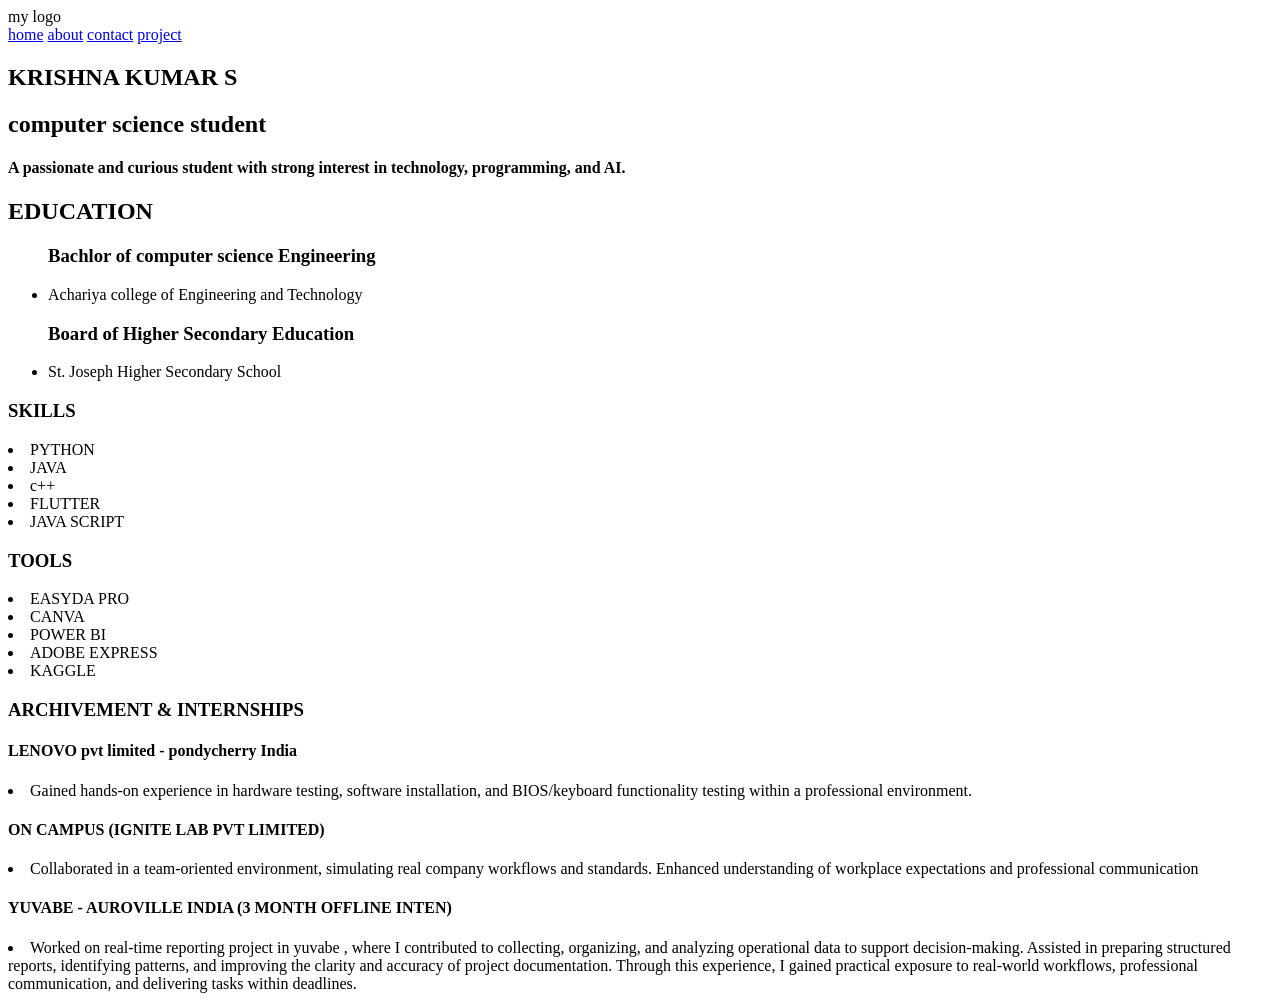
==== index.html @ c6e73202 "first commit" ====
<!DOCTYPE html>
<html lang="en">
<head>
    <meta charset="UTF-8">
    <meta name="viewport" content="width=device-width, initial-scale=1.0">
    <title>Document</title>
</head>
<body>
    <header>
        <div>my logo</div>
        <div>
            <a href="#home">home</a>
            <a href="#about">about</a>
            <a href="#contact">contact</a>
            <a href="#project">project</a>
        </div>
        <section id="home">
            <h2>KRISHNA KUMAR S</h>
            <h2>computer science student </h2>

        </section>
        <section id="about">
           <h4>A passionate and curious student with strong interest in technology, programming, and AI.</h4> 
        </section>
        <section>
            <h2>EDUCATION</h2>
            <UL>
                <h3>Bachlor of computer science Engineering </h3>
                <li>Achariya college of Engineering and Technology</li>
                <h3>Board of Higher Secondary Education</h3>
                <li>St. Joseph Higher Secondary School</li>
            </UL>
        </section>
        <section>
            <h3>SKILLS</h3>
            <li>PYTHON</li>
            <li>JAVA</li>
            <li>c++</li>
            <li>FLUTTER</li>
            <li>JAVA SCRIPT</li>

        </section>
        <section>
            <h3>TOOLS</h3>
            <li>EASYDA PRO</li>
            <li>CANVA</li>
            <li>POWER BI</li>
            <li>ADOBE EXPRESS</li>
            <li>KAGGLE</li>
        </section>
        <section>
            <h3>ARCHIVEMENT & INTERNSHIPS</h3>
            <h4>LENOVO pvt limited - pondycherry India</h4>
            <li>Gained hands-on experience in hardware testing, software installation, and BIOS/keyboard
functionality testing within a professional environment.</li>
            <h4>ON CAMPUS (IGNITE LAB PVT LIMITED) </h4>
            <li>Collaborated in a team-oriented environment, simulating real company workflows and standards.
Enhanced understanding of workplace expectations and professional communication</li>
            <h4>YUVABE - AUROVILLE INDIA (3 MONTH OFFLINE INTEN)</h4>
            <li>Worked on real-time  reporting project in yuvabe , where I contributed to collecting, organizing, and
analyzing operational data to support decision-making. Assisted in preparing structured reports,
identifying patterns, and improving the clarity and accuracy of project documentation. Through this
experience, I gained practical exposure to real-world workflows, professional communication, and
delivering tasks within deadlines.</li>
        </section>


    </header>

    
</body>
</html>
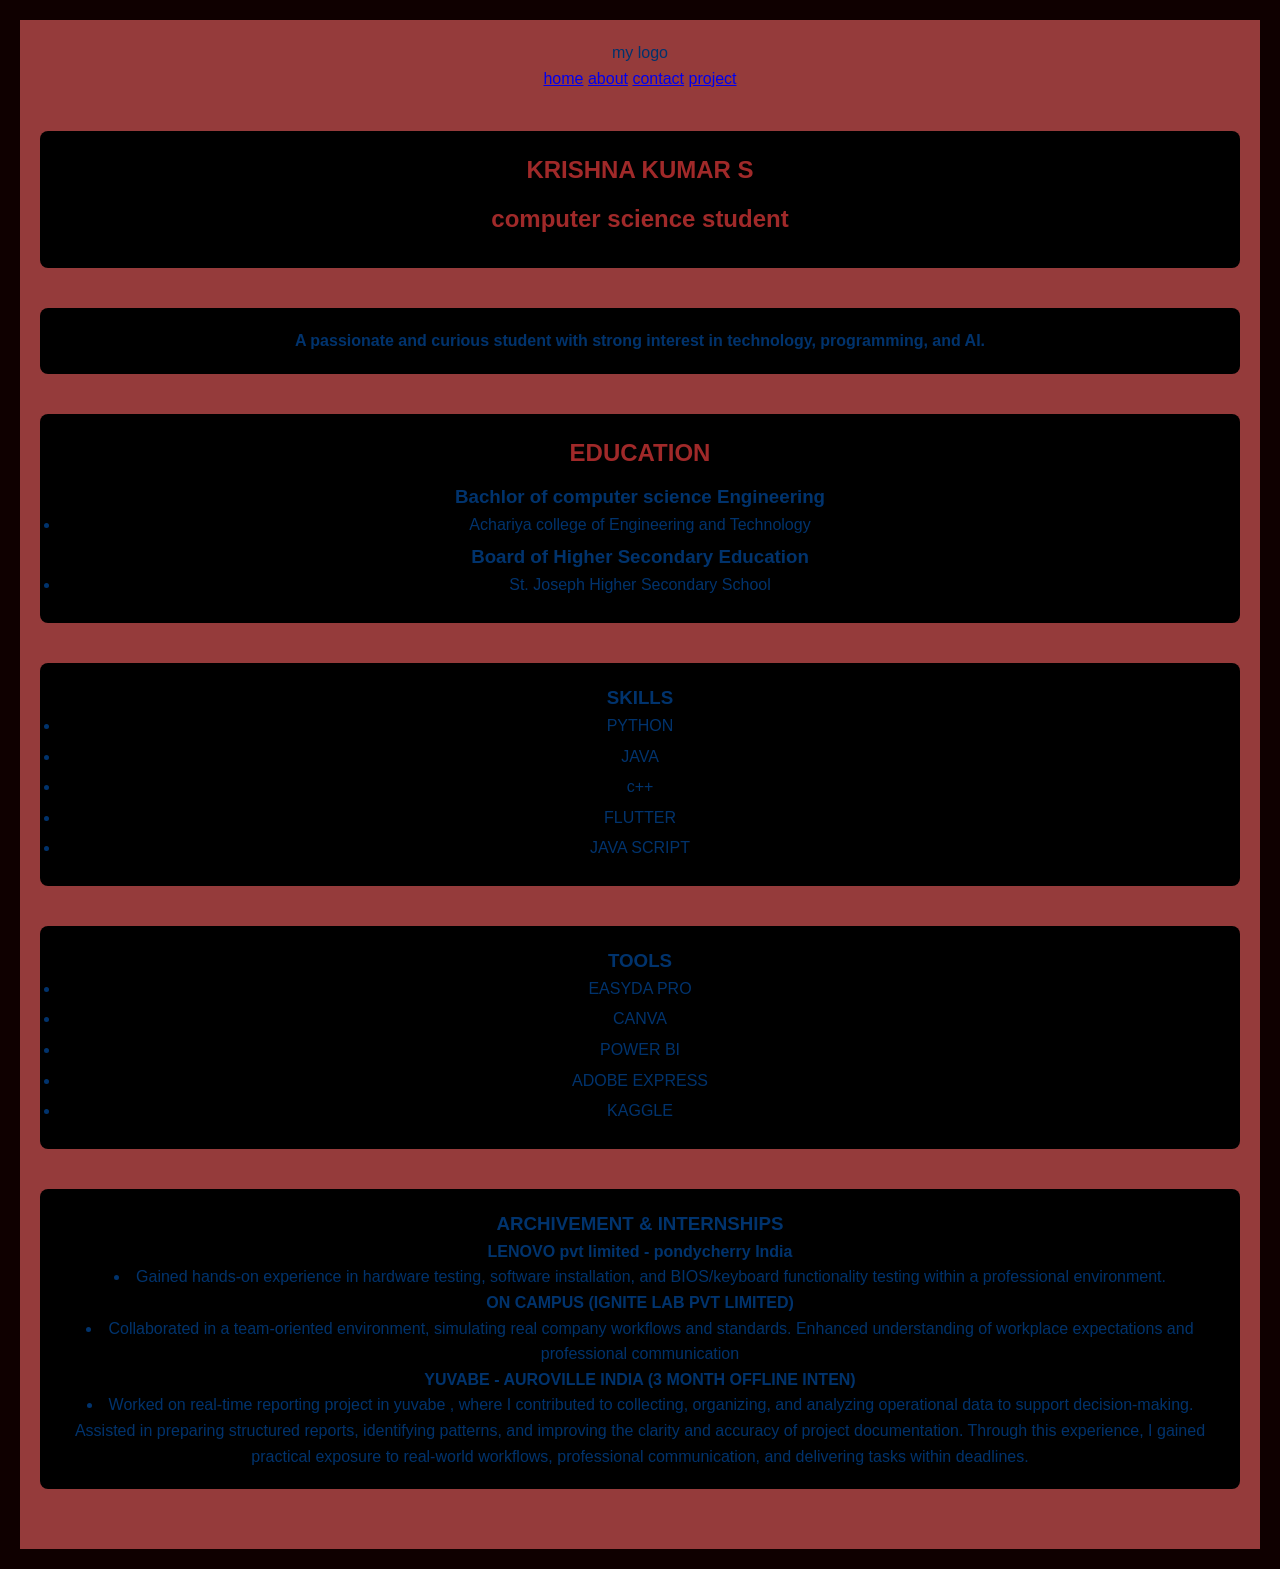
==== commit a996da5a: "first commit" ====
--- a/index.html
+++ b/index.html
@@ -4,6 +4,11 @@
     <meta charset="UTF-8">
     <meta name="viewport" content="width=device-width, initial-scale=1.0">
     <title>Document</title>
+    <head>
+    <title>My Website</title>
+    <link rel="stylesheet" href="style.css">
+</head>
+
 </head>
 <body>
     <header>
@@ -32,21 +37,21 @@
             </UL>
         </section>
         <section>
-            <h3>SKILLS</h3>
+            <ul><h3>SKILLS</h3>
             <li>PYTHON</li>
             <li>JAVA</li>
             <li>c++</li>
             <li>FLUTTER</li>
-            <li>JAVA SCRIPT</li>
+            <li>JAVA SCRIPT</li></ul>
 
         </section>
         <section>
-            <h3>TOOLS</h3>
+           <ul> <h3>TOOLS</h3>
             <li>EASYDA PRO</li>
             <li>CANVA</li>
             <li>POWER BI</li>
             <li>ADOBE EXPRESS</li>
-            <li>KAGGLE</li>
+            <li>KAGGLE</li></section></ul>
         </section>
         <section>
             <h3>ARCHIVEMENT & INTERNSHIPS</h3>
--- a/style.css
+++ b/style.css
@@ -0,0 +1,66 @@
+* {
+  margin: 0;
+  padding: 0;
+  box-sizing: border-box;
+}
+
+body {
+  font-family: Arial, sans-serif;
+  line-height: 1.6;
+  background-color: #0f0000;
+  color: #6a0a0a;
+  padding: 20px;
+}
+
+header {
+  background: #953b3b;
+  color: #00336d;
+  padding: 20px;
+  text-align: center;
+}
+
+header h1 {
+  margin-bottom: 10px;
+}
+
+nav ul {
+  list-style: none;
+  display: flex;
+  justify-content: right;
+  gap: 15px;
+}
+
+nav a {
+  color: #b73f3f;
+  text-decoration: none;
+}
+
+section {
+  margin: 40px 0;
+  padding: 20px;
+  background: #000000;
+  border-radius: 8px;
+}
+
+h2 {
+  margin-bottom: 10px;
+  color: #a02929;
+}
+
+ul li {
+  margin-bottom: 5px;
+}
+
+.project-card {
+  background: #000000;
+  padding: 15px;
+  margin: 10px 0;
+  border-radius: 6px;
+}
+
+footer {
+  text-align: center;
+  margin-top: 40px;
+  padding-top: 10px;
+  border-top: 1px solid #000000;
+}
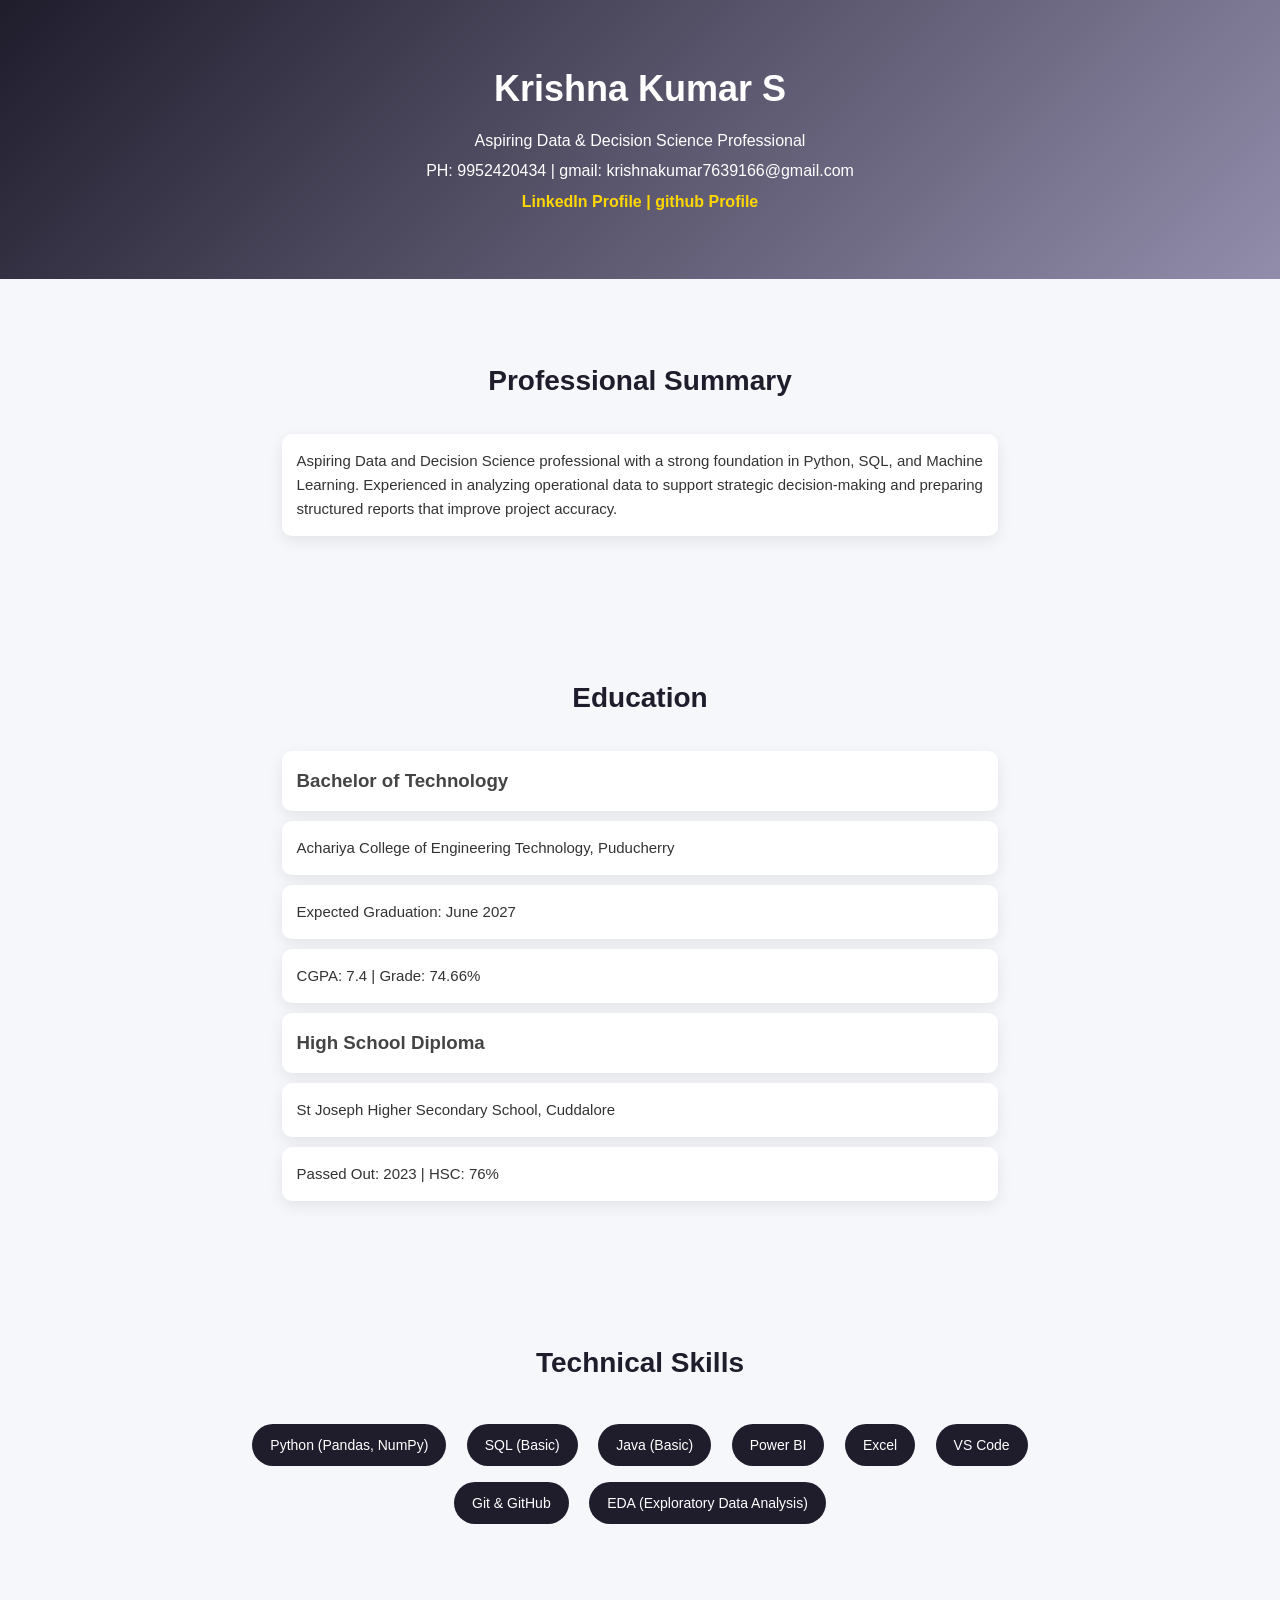
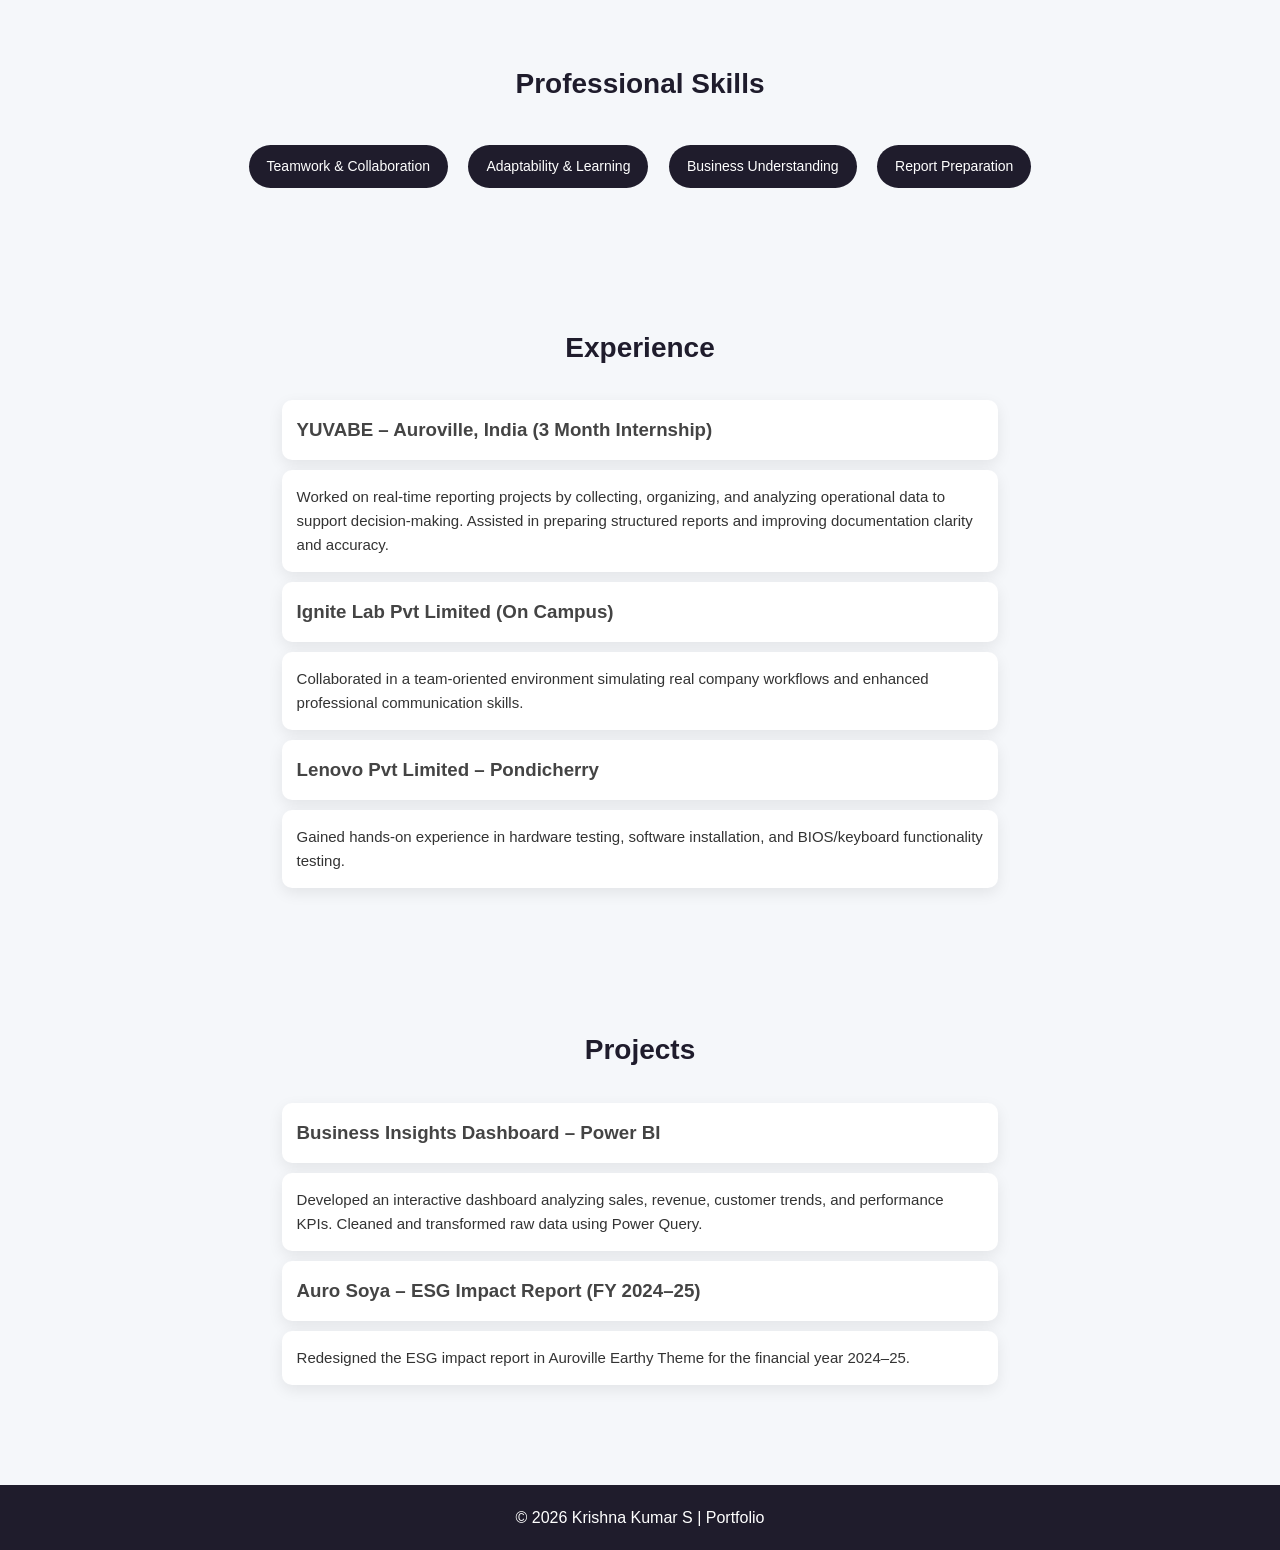
==== commit 64fdc930: "deleted" ====
--- a/index.html
+++ b/index.html
@@ -2,76 +2,121 @@
 <html lang="en">
 <head>
     <meta charset="UTF-8">
-    <meta name="viewport" content="width=device-width, initial-scale=1.0">
-    <title>Document</title>
-    <head>
-    <title>My Website</title>
+    <title>Krishna Kumar S | Portfolio</title>
     <link rel="stylesheet" href="style.css">
 </head>
+<body>
 
-</head>
-<body>
+    <!-- Header -->
     <header>
-        <div>my logo</div>
-        <div>
-            <a href="#home">home</a>
-            <a href="#about">about</a>
-            <a href="#contact">contact</a>
-            <a href="#project">project</a>
-        </div>
-        <section id="home">
-            <h2>KRISHNA KUMAR S</h>
-            <h2>computer science student </h2>
-
-        </section>
-        <section id="about">
-           <h4>A passionate and curious student with strong interest in technology, programming, and AI.</h4> 
-        </section>
-        <section>
-            <h2>EDUCATION</h2>
-            <UL>
-                <h3>Bachlor of computer science Engineering </h3>
-                <li>Achariya college of Engineering and Technology</li>
-                <h3>Board of Higher Secondary Education</h3>
-                <li>St. Joseph Higher Secondary School</li>
-            </UL>
-        </section>
-        <section>
-            <ul><h3>SKILLS</h3>
-            <li>PYTHON</li>
-            <li>JAVA</li>
-            <li>c++</li>
-            <li>FLUTTER</li>
-            <li>JAVA SCRIPT</li></ul>
-
-        </section>
-        <section>
-           <ul> <h3>TOOLS</h3>
-            <li>EASYDA PRO</li>
-            <li>CANVA</li>
-            <li>POWER BI</li>
-            <li>ADOBE EXPRESS</li>
-            <li>KAGGLE</li></section></ul>
-        </section>
-        <section>
-            <h3>ARCHIVEMENT & INTERNSHIPS</h3>
-            <h4>LENOVO pvt limited - pondycherry India</h4>
-            <li>Gained hands-on experience in hardware testing, software installation, and BIOS/keyboard
-functionality testing within a professional environment.</li>
-            <h4>ON CAMPUS (IGNITE LAB PVT LIMITED) </h4>
-            <li>Collaborated in a team-oriented environment, simulating real company workflows and standards.
-Enhanced understanding of workplace expectations and professional communication</li>
-            <h4>YUVABE - AUROVILLE INDIA (3 MONTH OFFLINE INTEN)</h4>
-            <li>Worked on real-time  reporting project in yuvabe , where I contributed to collecting, organizing, and
-analyzing operational data to support decision-making. Assisted in preparing structured reports,
-identifying patterns, and improving the clarity and accuracy of project documentation. Through this
-experience, I gained practical exposure to real-world workflows, professional communication, and
-delivering tasks within deadlines.</li>
-        </section>
-
-
+        <h1>Krishna Kumar S</h1>
+        <p>Aspiring Data & Decision Science Professional</p>
+        <p>PH: 9952420434 | gmail: krishnakumar7639166@gmail.com</p>
+        <p>
+            <a href="https://www.linkedin.com/in/krishna-kumar-s-a0b208290" target="_blank">
+                LinkedIn Profile
+            </a>
+            <a href="https://github.com/krishnxkumxr" target="_blank">
+               | github Profile
+            </a>
+        </p>
     </header>
 
-    
+    <!-- Summary -->
+    <section>
+        <h2>Professional Summary</h2>
+        <p>
+            Aspiring Data and Decision Science professional with a strong foundation in Python, SQL, 
+            and Machine Learning. Experienced in analyzing operational data to support strategic 
+            decision-making and preparing structured reports that improve project accuracy.
+        </p>
+    </section>
+
+    <!-- Education -->
+    <section>
+        <h2>Education</h2>
+
+        <h3>Bachelor of Technology</h3>
+        <p>Achariya College of Engineering Technology, Puducherry</p>
+        <p>Expected Graduation: June 2027</p>
+        <p>CGPA: 7.4 | Grade: 74.66%</p>
+
+        <h3>High School Diploma</h3>
+        <p>St Joseph Higher Secondary School, Cuddalore</p>
+        <p>Passed Out: 2023 | HSC: 76%</p>
+    </section>
+
+    <!-- Technical Skills -->
+    <section>
+        <h2>Technical Skills</h2>
+        <ul>
+            <li>Python (Pandas, NumPy)</li>
+            <li>SQL (Basic)</li>
+            <li>Java (Basic)</li>
+            <li>Power BI</li>
+            <li>Excel</li>
+            <li>VS Code</li>
+            <li>Git & GitHub</li>
+            <li>EDA (Exploratory Data Analysis)</li>
+        </ul>
+    </section>
+
+    <!-- Professional Skills -->
+    <section>
+        <h2>Professional Skills</h2>
+        <ul>
+            <li>Teamwork & Collaboration</li>
+            <li>Adaptability & Learning</li>
+            <li>Business Understanding</li>
+            <li>Report Preparation</li>
+        </ul>
+    </section>
+
+    <!-- Experience -->
+    <section>
+        <h2>Experience</h2>
+
+        <h3>YUVABE – Auroville, India (3 Month Internship)</h3>
+        <p>
+            Worked on real-time reporting projects by collecting, organizing, and analyzing 
+            operational data to support decision-making. Assisted in preparing structured reports 
+            and improving documentation clarity and accuracy.
+        </p>
+
+        <h3>Ignite Lab Pvt Limited (On Campus)</h3>
+        <p>
+            Collaborated in a team-oriented environment simulating real company workflows and 
+            enhanced professional communication skills.
+        </p>
+
+        <h3>Lenovo Pvt Limited – Pondicherry</h3>
+        <p>
+            Gained hands-on experience in hardware testing, software installation, and 
+            BIOS/keyboard functionality testing.
+        </p>
+    </section>
+
+    <!-- Projects -->
+    <section>
+        <h2>Projects</h2>
+
+        <h3>Business Insights Dashboard – Power BI</h3>
+        <p>
+            Developed an interactive dashboard analyzing sales, revenue, customer trends, 
+            and performance KPIs. Cleaned and transformed raw data using Power Query.
+        </p>
+
+        <h3>Auro Soya – ESG Impact Report (FY 2024–25)</h3>
+        <p>
+            Redesigned the ESG impact report in Auroville Earthy Theme for the 
+            financial year 2024–25.
+        </p>
+    </section>
+
+    <!-- Footer -->
+    <footer>
+        <p>© 2026 Krishna Kumar S | Portfolio</p>
+    </footer>
+
 </body>
-</html>+</html>
--- a/style.css
+++ b/style.css
@@ -1,66 +1,124 @@
+/* Google Font */
+@import url('https://fonts.googleapis.com/css2?family=Poppins:wght@300;400;600&display=swap');
+
 * {
-  margin: 0;
-  padding: 0;
-  box-sizing: border-box;
+    margin: 0;
+    padding: 0;
+    box-sizing: border-box;
 }
 
+/* Body */
 body {
-  font-family: Arial, sans-serif;
-  line-height: 1.6;
-  background-color: #0f0000;
-  color: #6a0a0a;
-  padding: 20px;
+    font-family: 'Poppins', sans-serif;
+    background: #f5f7fa;
+    color: #333;
+    line-height: 1.6;
 }
 
+/* Header */
 header {
-  background: #953b3b;
-  color: #00336d;
-  padding: 20px;
-  text-align: center;
+    background: linear-gradient(135deg, #1f1c2c, #928dab);
+    color: white;
+    text-align: center;
+    padding: 60px 20px;
 }
 
 header h1 {
-  margin-bottom: 10px;
+    font-size: 36px;
+    margin-bottom: 10px;
 }
 
-nav ul {
-  list-style: none;
-  display: flex;
-  justify-content: right;
-  gap: 15px;
+header p {
+    margin: 5px 0;
 }
 
-nav a {
-  color: #b73f3f;
-  text-decoration: none;
+header a {
+    color: #ffd700;
+    text-decoration: none;
+    font-weight: 600;
 }
 
-section {
-  margin: 40px 0;
-  padding: 20px;
-  background: #000000;
-  border-radius: 8px;
+header a:hover {
+    text-decoration: underline;
 }
 
-h2 {
-  margin-bottom: 10px;
-  color: #a02929;
+/* Sections */
+section {
+    padding: 50px 15%;
+    margin: 30px 0;
+}
+
+section h2 {
+    text-align: center;
+    margin-bottom: 30px;
+    font-size: 28px;
+    color: #1f1c2c;
+}
+
+/* Lists */
+ul {
+    list-style: none;
+    text-align: center;
 }
 
 ul li {
-  margin-bottom: 5px;
+    display: inline-block;
+    background: #1f1c2c;
+    color: white;
+    padding: 10px 18px;
+    margin: 8px;
+    border-radius: 25px;
+    font-size: 14px;
+    transition: 0.3s;
 }
 
-.project-card {
-  background: #000000;
-  padding: 15px;
-  margin: 10px 0;
-  border-radius: 6px;
+ul li:hover {
+    background: #928dab;
+    cursor: pointer;
 }
 
+/* Experience & Projects Cards */
+section h3 {
+    margin-top: 20px;
+    color: #444;
+}
+
+section p {
+    margin-top: 8px;
+    font-size: 15px;
+}
+
+/* Card Effect */
+section h3, section p {
+    background: white;
+    padding: 15px;
+    border-radius: 10px;
+    margin: 10px auto;
+    box-shadow: 0 5px 15px rgba(0,0,0,0.08);
+    width: 80%;
+}
+
+/* Footer */
 footer {
-  text-align: center;
-  margin-top: 40px;
-  padding-top: 10px;
-  border-top: 1px solid #000000;
-}+    background: #1f1c2c;
+    color: white;
+    text-align: center;
+    padding: 20px;
+    margin-top: 40px;
+}
+
+/* Responsive */
+@media (max-width: 768px) {
+    section {
+        padding: 40px 5%;
+    }
+
+    section h3, section p {
+        width: 100%;
+    }
+
+    ul li {
+        display: block;
+        margin: 10px auto;
+    }
+}
